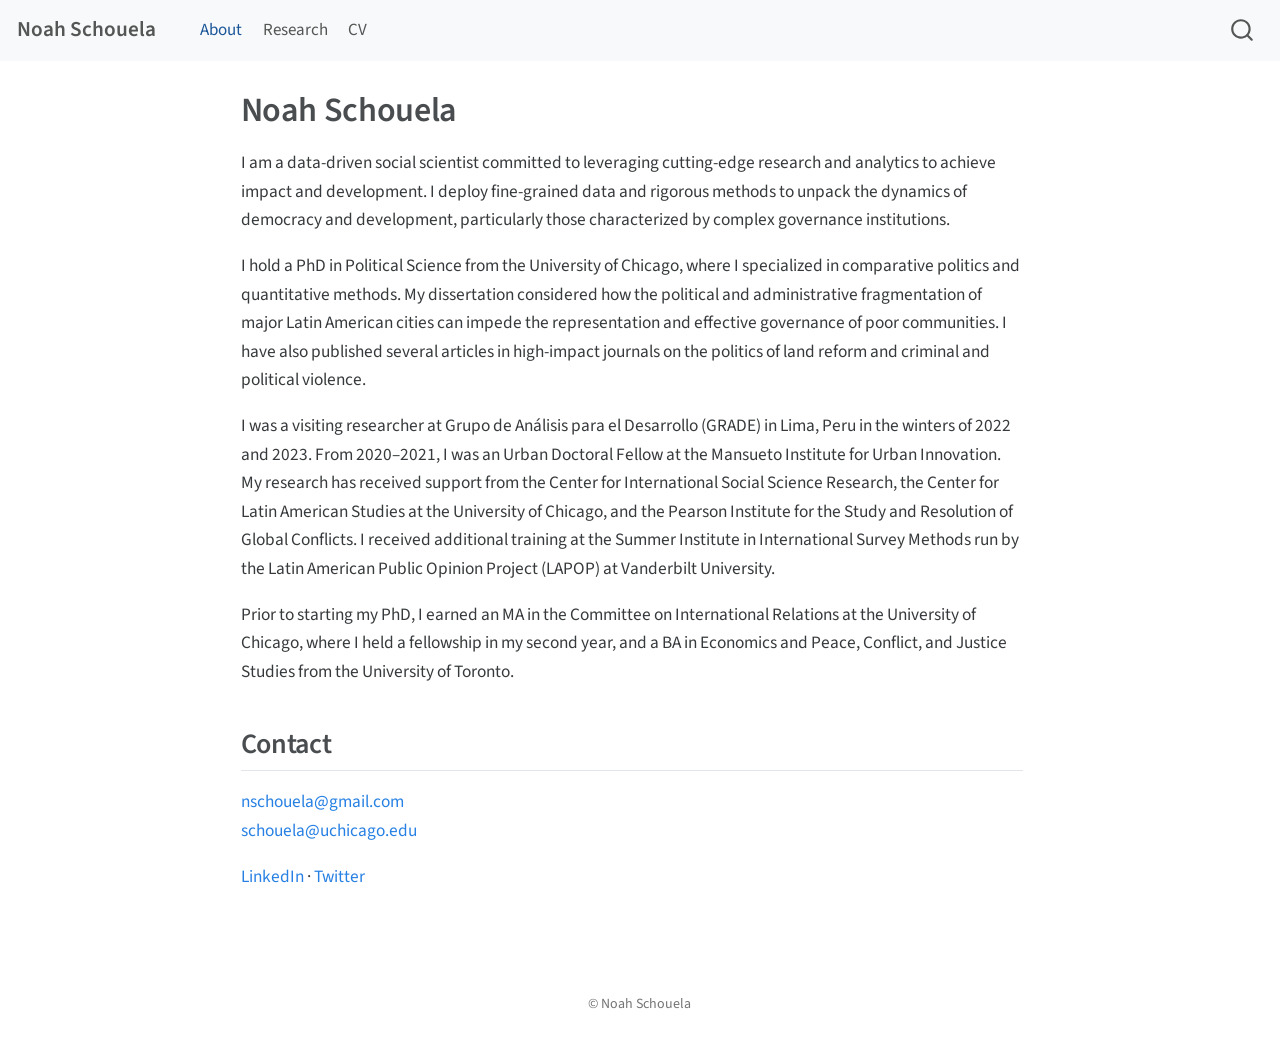
==== docs/index.html @ 6e1764bc "Quarto site migrated from WordPress.com Content captured verbatim from the live noahschouela.com on " ====
<!DOCTYPE html>
<html xmlns="http://www.w3.org/1999/xhtml" lang="en" xml:lang="en"><head>

<meta charset="utf-8">
<meta name="generator" content="quarto-1.3.353">

<meta name="viewport" content="width=device-width, initial-scale=1.0, user-scalable=yes">


<title>Noah Schouela</title>
<style>
code{white-space: pre-wrap;}
span.smallcaps{font-variant: small-caps;}
div.columns{display: flex; gap: min(4vw, 1.5em);}
div.column{flex: auto; overflow-x: auto;}
div.hanging-indent{margin-left: 1.5em; text-indent: -1.5em;}
ul.task-list{list-style: none;}
ul.task-list li input[type="checkbox"] {
  width: 0.8em;
  margin: 0 0.8em 0.2em -1em; /* quarto-specific, see https://github.com/quarto-dev/quarto-cli/issues/4556 */ 
  vertical-align: middle;
}
</style>


<script src="site_libs/quarto-nav/quarto-nav.js"></script>
<script src="site_libs/quarto-nav/headroom.min.js"></script>
<script src="site_libs/clipboard/clipboard.min.js"></script>
<script src="site_libs/quarto-search/autocomplete.umd.js"></script>
<script src="site_libs/quarto-search/fuse.min.js"></script>
<script src="site_libs/quarto-search/quarto-search.js"></script>
<meta name="quarto:offset" content="./">
<script src="site_libs/quarto-html/quarto.js"></script>
<script src="site_libs/quarto-html/popper.min.js"></script>
<script src="site_libs/quarto-html/tippy.umd.min.js"></script>
<script src="site_libs/quarto-html/anchor.min.js"></script>
<link href="site_libs/quarto-html/tippy.css" rel="stylesheet">
<link href="site_libs/quarto-html/quarto-syntax-highlighting.css" rel="stylesheet" id="quarto-text-highlighting-styles">
<script src="site_libs/bootstrap/bootstrap.min.js"></script>
<link href="site_libs/bootstrap/bootstrap-icons.css" rel="stylesheet">
<link href="site_libs/bootstrap/bootstrap.min.css" rel="stylesheet" id="quarto-bootstrap" data-mode="light">
<script id="quarto-search-options" type="application/json">{
  "location": "navbar",
  "copy-button": false,
  "collapse-after": 3,
  "panel-placement": "end",
  "type": "overlay",
  "limit": 20,
  "language": {
    "search-no-results-text": "No results",
    "search-matching-documents-text": "matching documents",
    "search-copy-link-title": "Copy link to search",
    "search-hide-matches-text": "Hide additional matches",
    "search-more-match-text": "more match in this document",
    "search-more-matches-text": "more matches in this document",
    "search-clear-button-title": "Clear",
    "search-detached-cancel-button-title": "Cancel",
    "search-submit-button-title": "Submit"
  }
}</script>


<link rel="stylesheet" href="styles.css">
<link rel="canonical" href="https://noahschouela.com/">
</head>

<body class="nav-fixed fullcontent">

<div id="quarto-search-results"></div>
  <header id="quarto-header" class="headroom fixed-top">
    <nav class="navbar navbar-expand-lg navbar-dark ">
      <div class="navbar-container container-fluid">
      <div class="navbar-brand-container">
    <a class="navbar-brand" href="./index.html">
    <span class="navbar-title">Noah Schouela</span>
    </a>
  </div>
            <div id="quarto-search" class="" title="Search"></div>
          <button class="navbar-toggler" type="button" data-bs-toggle="collapse" data-bs-target="#navbarCollapse" aria-controls="navbarCollapse" aria-expanded="false" aria-label="Toggle navigation" onclick="if (window.quartoToggleHeadroom) { window.quartoToggleHeadroom(); }">
  <span class="navbar-toggler-icon"></span>
</button>
          <div class="collapse navbar-collapse" id="navbarCollapse">
            <ul class="navbar-nav navbar-nav-scroll me-auto">
  <li class="nav-item">
    <a class="nav-link active" href="./index.html" rel="" target="" aria-current="page">
 <span class="menu-text">About</span></a>
  </li>  
  <li class="nav-item">
    <a class="nav-link" href="./research/index.html" rel="" target="">
 <span class="menu-text">Research</span></a>
  </li>  
  <li class="nav-item">
    <a class="nav-link" href="./cv/index.html" rel="" target="">
 <span class="menu-text">CV</span></a>
  </li>  
</ul>
            <div class="quarto-navbar-tools ms-auto">
</div>
          </div> <!-- /navcollapse -->
      </div> <!-- /container-fluid -->
    </nav>
</header>
<!-- content -->
<div id="quarto-content" class="quarto-container page-columns page-rows-contents page-layout-article page-navbar">
<!-- sidebar -->
<!-- margin-sidebar -->
    
<!-- main -->
<main class="content" id="quarto-document-content">

<header id="title-block-header" class="quarto-title-block default">
<div class="quarto-title">
<h1 class="title">Noah Schouela</h1>
</div>



<div class="quarto-title-meta">

    
  
    
  </div>
  

</header>

<p>I am a data-driven social scientist committed to leveraging cutting-edge research and analytics to achieve impact and development. I deploy fine-grained data and rigorous methods to unpack the dynamics of democracy and development, particularly those characterized by complex governance institutions.</p>
<p>I hold a PhD in Political Science from the University of Chicago, where I specialized in comparative politics and quantitative methods. My dissertation considered how the political and administrative fragmentation of major Latin American cities can impede the representation and effective governance of poor communities. I have also published several articles in high-impact journals on the politics of land reform and criminal and political violence.</p>
<p>I was a visiting researcher at Grupo de Análisis para el Desarrollo (GRADE) in Lima, Peru in the winters of 2022 and 2023. From 2020–2021, I was an Urban Doctoral Fellow at the Mansueto Institute for Urban Innovation. My research has received support from the Center for International Social Science Research, the Center for Latin American Studies at the University of Chicago, and the Pearson Institute for the Study and Resolution of Global Conflicts. I received additional training at the Summer Institute in International Survey Methods run by the Latin American Public Opinion Project (LAPOP) at Vanderbilt University.</p>
<p>Prior to starting my PhD, I earned an MA in the Committee on International Relations at the University of Chicago, where I held a fellowship in my second year, and a BA in Economics and Peace, Conflict, and Justice Studies from the University of Toronto.</p>
<section id="contact" class="level2 contact">
<h2 class="contact anchored" data-anchor-id="contact">Contact</h2>
<p><a href="mailto:nschouela@gmail.com">nschouela@gmail.com</a><br>
<a href="mailto:schouela@uchicago.edu">schouela@uchicago.edu</a></p>
<p><a href="https://www.linkedin.com/in/noahschouela">LinkedIn</a> · <a href="https://twitter.com/noahschouela">Twitter</a></p>


</section>

</main> <!-- /main -->
<script id="quarto-html-after-body" type="application/javascript">
window.document.addEventListener("DOMContentLoaded", function (event) {
  const toggleBodyColorMode = (bsSheetEl) => {
    const mode = bsSheetEl.getAttribute("data-mode");
    const bodyEl = window.document.querySelector("body");
    if (mode === "dark") {
      bodyEl.classList.add("quarto-dark");
      bodyEl.classList.remove("quarto-light");
    } else {
      bodyEl.classList.add("quarto-light");
      bodyEl.classList.remove("quarto-dark");
    }
  }
  const toggleBodyColorPrimary = () => {
    const bsSheetEl = window.document.querySelector("link#quarto-bootstrap");
    if (bsSheetEl) {
      toggleBodyColorMode(bsSheetEl);
    }
  }
  toggleBodyColorPrimary();  
  const icon = "";
  const anchorJS = new window.AnchorJS();
  anchorJS.options = {
    placement: 'right',
    icon: icon
  };
  anchorJS.add('.anchored');
  const isCodeAnnotation = (el) => {
    for (const clz of el.classList) {
      if (clz.startsWith('code-annotation-')) {                     
        return true;
      }
    }
    return false;
  }
  const clipboard = new window.ClipboardJS('.code-copy-button', {
    text: function(trigger) {
      const codeEl = trigger.previousElementSibling.cloneNode(true);
      for (const childEl of codeEl.children) {
        if (isCodeAnnotation(childEl)) {
          childEl.remove();
        }
      }
      return codeEl.innerText;
    }
  });
  clipboard.on('success', function(e) {
    // button target
    const button = e.trigger;
    // don't keep focus
    button.blur();
    // flash "checked"
    button.classList.add('code-copy-button-checked');
    var currentTitle = button.getAttribute("title");
    button.setAttribute("title", "Copied!");
    let tooltip;
    if (window.bootstrap) {
      button.setAttribute("data-bs-toggle", "tooltip");
      button.setAttribute("data-bs-placement", "left");
      button.setAttribute("data-bs-title", "Copied!");
      tooltip = new bootstrap.Tooltip(button, 
        { trigger: "manual", 
          customClass: "code-copy-button-tooltip",
          offset: [0, -8]});
      tooltip.show();    
    }
    setTimeout(function() {
      if (tooltip) {
        tooltip.hide();
        button.removeAttribute("data-bs-title");
        button.removeAttribute("data-bs-toggle");
        button.removeAttribute("data-bs-placement");
      }
      button.setAttribute("title", currentTitle);
      button.classList.remove('code-copy-button-checked');
    }, 1000);
    // clear code selection
    e.clearSelection();
  });
  function tippyHover(el, contentFn) {
    const config = {
      allowHTML: true,
      content: contentFn,
      maxWidth: 500,
      delay: 100,
      arrow: false,
      appendTo: function(el) {
          return el.parentElement;
      },
      interactive: true,
      interactiveBorder: 10,
      theme: 'quarto',
      placement: 'bottom-start'
    };
    window.tippy(el, config); 
  }
  const noterefs = window.document.querySelectorAll('a[role="doc-noteref"]');
  for (var i=0; i<noterefs.length; i++) {
    const ref = noterefs[i];
    tippyHover(ref, function() {
      // use id or data attribute instead here
      let href = ref.getAttribute('data-footnote-href') || ref.getAttribute('href');
      try { href = new URL(href).hash; } catch {}
      const id = href.replace(/^#\/?/, "");
      const note = window.document.getElementById(id);
      return note.innerHTML;
    });
  }
      let selectedAnnoteEl;
      const selectorForAnnotation = ( cell, annotation) => {
        let cellAttr = 'data-code-cell="' + cell + '"';
        let lineAttr = 'data-code-annotation="' +  annotation + '"';
        const selector = 'span[' + cellAttr + '][' + lineAttr + ']';
        return selector;
      }
      const selectCodeLines = (annoteEl) => {
        const doc = window.document;
        const targetCell = annoteEl.getAttribute("data-target-cell");
        const targetAnnotation = annoteEl.getAttribute("data-target-annotation");
        const annoteSpan = window.document.querySelector(selectorForAnnotation(targetCell, targetAnnotation));
        const lines = annoteSpan.getAttribute("data-code-lines").split(",");
        const lineIds = lines.map((line) => {
          return targetCell + "-" + line;
        })
        let top = null;
        let height = null;
        let parent = null;
        if (lineIds.length > 0) {
            //compute the position of the single el (top and bottom and make a div)
            const el = window.document.getElementById(lineIds[0]);
            top = el.offsetTop;
            height = el.offsetHeight;
            parent = el.parentElement.parentElement;
          if (lineIds.length > 1) {
            const lastEl = window.document.getElementById(lineIds[lineIds.length - 1]);
            const bottom = lastEl.offsetTop + lastEl.offsetHeight;
            height = bottom - top;
          }
          if (top !== null && height !== null && parent !== null) {
            // cook up a div (if necessary) and position it 
            let div = window.document.getElementById("code-annotation-line-highlight");
            if (div === null) {
              div = window.document.createElement("div");
              div.setAttribute("id", "code-annotation-line-highlight");
              div.style.position = 'absolute';
              parent.appendChild(div);
            }
            div.style.top = top - 2 + "px";
            div.style.height = height + 4 + "px";
            let gutterDiv = window.document.getElementById("code-annotation-line-highlight-gutter");
            if (gutterDiv === null) {
              gutterDiv = window.document.createElement("div");
              gutterDiv.setAttribute("id", "code-annotation-line-highlight-gutter");
              gutterDiv.style.position = 'absolute';
              const codeCell = window.document.getElementById(targetCell);
              const gutter = codeCell.querySelector('.code-annotation-gutter');
              gutter.appendChild(gutterDiv);
            }
            gutterDiv.style.top = top - 2 + "px";
            gutterDiv.style.height = height + 4 + "px";
          }
          selectedAnnoteEl = annoteEl;
        }
      };
      const unselectCodeLines = () => {
        const elementsIds = ["code-annotation-line-highlight", "code-annotation-line-highlight-gutter"];
        elementsIds.forEach((elId) => {
          const div = window.document.getElementById(elId);
          if (div) {
            div.remove();
          }
        });
        selectedAnnoteEl = undefined;
      };
      // Attach click handler to the DT
      const annoteDls = window.document.querySelectorAll('dt[data-target-cell]');
      for (const annoteDlNode of annoteDls) {
        annoteDlNode.addEventListener('click', (event) => {
          const clickedEl = event.target;
          if (clickedEl !== selectedAnnoteEl) {
            unselectCodeLines();
            const activeEl = window.document.querySelector('dt[data-target-cell].code-annotation-active');
            if (activeEl) {
              activeEl.classList.remove('code-annotation-active');
            }
            selectCodeLines(clickedEl);
            clickedEl.classList.add('code-annotation-active');
          } else {
            // Unselect the line
            unselectCodeLines();
            clickedEl.classList.remove('code-annotation-active');
          }
        });
      }
  const findCites = (el) => {
    const parentEl = el.parentElement;
    if (parentEl) {
      const cites = parentEl.dataset.cites;
      if (cites) {
        return {
          el,
          cites: cites.split(' ')
        };
      } else {
        return findCites(el.parentElement)
      }
    } else {
      return undefined;
    }
  };
  var bibliorefs = window.document.querySelectorAll('a[role="doc-biblioref"]');
  for (var i=0; i<bibliorefs.length; i++) {
    const ref = bibliorefs[i];
    const citeInfo = findCites(ref);
    if (citeInfo) {
      tippyHover(citeInfo.el, function() {
        var popup = window.document.createElement('div');
        citeInfo.cites.forEach(function(cite) {
          var citeDiv = window.document.createElement('div');
          citeDiv.classList.add('hanging-indent');
          citeDiv.classList.add('csl-entry');
          var biblioDiv = window.document.getElementById('ref-' + cite);
          if (biblioDiv) {
            citeDiv.innerHTML = biblioDiv.innerHTML;
          }
          popup.appendChild(citeDiv);
        });
        return popup.innerHTML;
      });
    }
  }
});
</script>
</div> <!-- /content -->
<footer class="footer">
  <div class="nav-footer">
    <div class="nav-footer-left">
      &nbsp;
    </div>   
    <div class="nav-footer-center">© Noah Schouela</div>
    <div class="nav-footer-right">
      &nbsp;
    </div>
  </div>
</footer>



</body></html>
---- docs/site_libs/quarto-html/tippy.css ----
.tippy-box[data-animation=fade][data-state=hidden]{opacity:0}[data-tippy-root]{max-width:calc(100vw - 10px)}.tippy-box{position:relative;background-color:#333;color:#fff;border-radius:4px;font-size:14px;line-height:1.4;white-space:normal;outline:0;transition-property:transform,visibility,opacity}.tippy-box[data-placement^=top]>.tippy-arrow{bottom:0}.tippy-box[data-placement^=top]>.tippy-arrow:before{bottom:-7px;left:0;border-width:8px 8px 0;border-top-color:initial;transform-origin:center top}.tippy-box[data-placement^=bottom]>.tippy-arrow{top:0}.tippy-box[data-placement^=bottom]>.tippy-arrow:before{top:-7px;left:0;border-width:0 8px 8px;border-bottom-color:initial;transform-origin:center bottom}.tippy-box[data-placement^=left]>.tippy-arrow{right:0}.tippy-box[data-placement^=left]>.tippy-arrow:before{border-width:8px 0 8px 8px;border-left-color:initial;right:-7px;transform-origin:center left}.tippy-box[data-placement^=right]>.tippy-arrow{left:0}.tippy-box[data-placement^=right]>.tippy-arrow:before{left:-7px;border-width:8px 8px 8px 0;border-right-color:initial;transform-origin:center right}.tippy-box[data-inertia][data-state=visible]{transition-timing-function:cubic-bezier(.54,1.5,.38,1.11)}.tippy-arrow{width:16px;height:16px;color:#333}.tippy-arrow:before{content:"";position:absolute;border-color:transparent;border-style:solid}.tippy-content{position:relative;padding:5px 9px;z-index:1}
---- docs/site_libs/quarto-html/quarto-syntax-highlighting.css ----
/* quarto syntax highlight colors */
:root {
  --quarto-hl-ot-color: #003B4F;
  --quarto-hl-at-color: #657422;
  --quarto-hl-ss-color: #20794D;
  --quarto-hl-an-color: #5E5E5E;
  --quarto-hl-fu-color: #4758AB;
  --quarto-hl-st-color: #20794D;
  --quarto-hl-cf-color: #003B4F;
  --quarto-hl-op-color: #5E5E5E;
  --quarto-hl-er-color: #AD0000;
  --quarto-hl-bn-color: #AD0000;
  --quarto-hl-al-color: #AD0000;
  --quarto-hl-va-color: #111111;
  --quarto-hl-bu-color: inherit;
  --quarto-hl-ex-color: inherit;
  --quarto-hl-pp-color: #AD0000;
  --quarto-hl-in-color: #5E5E5E;
  --quarto-hl-vs-color: #20794D;
  --quarto-hl-wa-color: #5E5E5E;
  --quarto-hl-do-color: #5E5E5E;
  --quarto-hl-im-color: #00769E;
  --quarto-hl-ch-color: #20794D;
  --quarto-hl-dt-color: #AD0000;
  --quarto-hl-fl-color: #AD0000;
  --quarto-hl-co-color: #5E5E5E;
  --quarto-hl-cv-color: #5E5E5E;
  --quarto-hl-cn-color: #8f5902;
  --quarto-hl-sc-color: #5E5E5E;
  --quarto-hl-dv-color: #AD0000;
  --quarto-hl-kw-color: #003B4F;
}

/* other quarto variables */
:root {
  --quarto-font-monospace: SFMono-Regular, Menlo, Monaco, Consolas, "Liberation Mono", "Courier New", monospace;
}

pre > code.sourceCode > span {
  color: #003B4F;
}

code span {
  color: #003B4F;
}

code.sourceCode > span {
  color: #003B4F;
}

div.sourceCode,
div.sourceCode pre.sourceCode {
  color: #003B4F;
}

code span.ot {
  color: #003B4F;
  font-style: inherit;
}

code span.at {
  color: #657422;
  font-style: inherit;
}

code span.ss {
  color: #20794D;
  font-style: inherit;
}

code span.an {
  color: #5E5E5E;
  font-style: inherit;
}

code span.fu {
  color: #4758AB;
  font-style: inherit;
}

code span.st {
  color: #20794D;
  font-style: inherit;
}

code span.cf {
  color: #003B4F;
  font-style: inherit;
}

code span.op {
  color: #5E5E5E;
  font-style: inherit;
}

code span.er {
  color: #AD0000;
  font-style: inherit;
}

code span.bn {
  color: #AD0000;
  font-style: inherit;
}

code span.al {
  color: #AD0000;
  font-style: inherit;
}

code span.va {
  color: #111111;
  font-style: inherit;
}

code span.bu {
  font-style: inherit;
}

code span.ex {
  font-style: inherit;
}

code span.pp {
  color: #AD0000;
  font-style: inherit;
}

code span.in {
  color: #5E5E5E;
  font-style: inherit;
}

code span.vs {
  color: #20794D;
  font-style: inherit;
}

code span.wa {
  color: #5E5E5E;
  font-style: italic;
}

code span.do {
  color: #5E5E5E;
  font-style: italic;
}

code span.im {
  color: #00769E;
  font-style: inherit;
}

code span.ch {
  color: #20794D;
  font-style: inherit;
}

code span.dt {
  color: #AD0000;
  font-style: inherit;
}

code span.fl {
  color: #AD0000;
  font-style: inherit;
}

code span.co {
  color: #5E5E5E;
  font-style: inherit;
}

code span.cv {
  color: #5E5E5E;
  font-style: italic;
}

code span.cn {
  color: #8f5902;
  font-style: inherit;
}

code span.sc {
  color: #5E5E5E;
  font-style: inherit;
}

code span.dv {
  color: #AD0000;
  font-style: inherit;
}

code span.kw {
  color: #003B4F;
  font-style: inherit;
}

.prevent-inlining {
  content: "</";
}

/*# sourceMappingURL=debc5d5d77c3f9108843748ff7464032.css.map */
---- docs/styles.css ----
:root { --content-width: 46rem; }

.navbar-brand { font-weight: 600; }

main.content {
  max-width: var(--content-width);
  font-size: 1.02rem;
  line-height: 1.65;
}

h1, h2, h3 { font-weight: 600; letter-spacing: -0.01em; }
h2 { margin-top: 2.4rem; }
h3 { margin-top: 1.9rem; font-size: 1.12rem; }

/* Paper entries */
.paper { margin-bottom: 2rem; }
.paper .venue { color: #555; font-size: 0.94rem; margin: 0.15rem 0 0.5rem; }
.paper .abstract { font-size: 0.95rem; color: #333; }
.paper .abstract summary {
  cursor: pointer; color: #2a6496; font-weight: 500; list-style: none;
}
.paper .abstract summary::before { content: "▸ "; }
.paper .abstract[open] summary::before { content: "▾ "; }
.paper .abstract p { margin-top: 0.6rem; }

.contact a { text-decoration: none; }
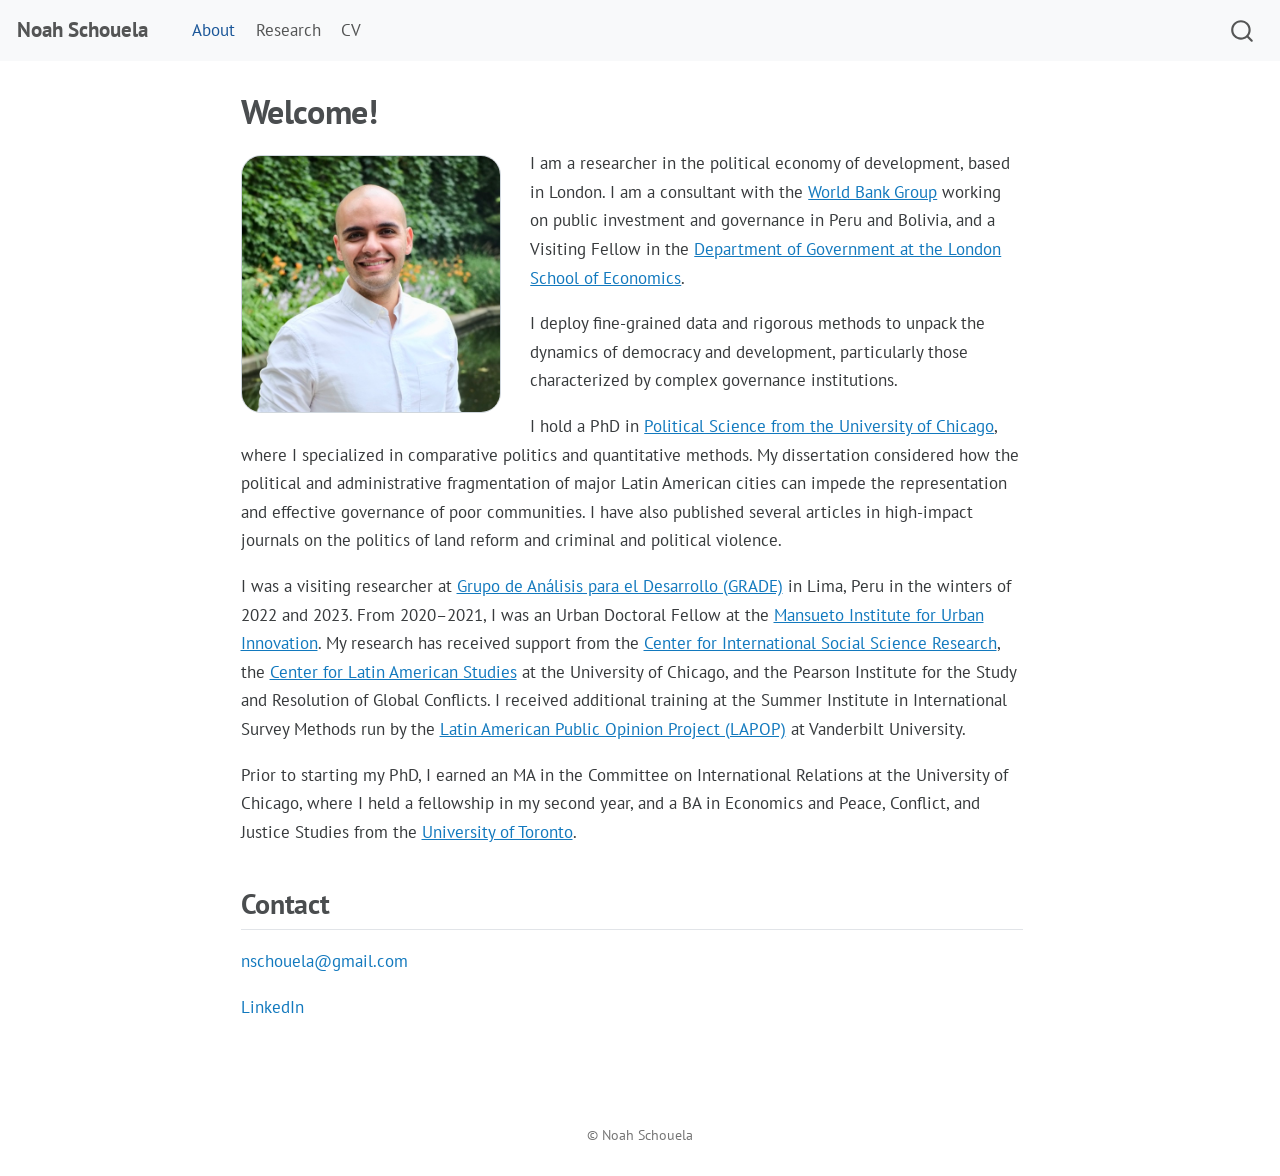
==== commit fd46a8d6: "Restyle site to match the previous WordPress design Carries the visual identity of the old site (Hev" ====
--- a/docs/index.html
+++ b/docs/index.html
@@ -58,6 +58,9 @@
     "search-submit-button-title": "Submit"
   }
 }</script>
+<link rel="preconnect" href="https://fonts.googleapis.com">
+<link rel="preconnect" href="https://fonts.gstatic.com" crossorigin="">
+<link href="https://fonts.googleapis.com/css2?family=PT+Sans:ital,wght@0,400;0,700;1,400;1,700&amp;display=swap" rel="stylesheet">
 
 
 <link rel="stylesheet" href="styles.css">
@@ -110,7 +113,7 @@
 
 <header id="title-block-header" class="quarto-title-block default">
 <div class="quarto-title">
-<h1 class="title">Noah Schouela</h1>
+<h1 class="title">Welcome!</h1>
 </div>
 
 
@@ -125,15 +128,16 @@
 
 </header>
 
-<p>I am a data-driven social scientist committed to leveraging cutting-edge research and analytics to achieve impact and development. I deploy fine-grained data and rigorous methods to unpack the dynamics of democracy and development, particularly those characterized by complex governance institutions.</p>
-<p>I hold a PhD in Political Science from the University of Chicago, where I specialized in comparative politics and quantitative methods. My dissertation considered how the political and administrative fragmentation of major Latin American cities can impede the representation and effective governance of poor communities. I have also published several articles in high-impact journals on the politics of land reform and criminal and political violence.</p>
-<p>I was a visiting researcher at Grupo de Análisis para el Desarrollo (GRADE) in Lima, Peru in the winters of 2022 and 2023. From 2020–2021, I was an Urban Doctoral Fellow at the Mansueto Institute for Urban Innovation. My research has received support from the Center for International Social Science Research, the Center for Latin American Studies at the University of Chicago, and the Pearson Institute for the Study and Resolution of Global Conflicts. I received additional training at the Summer Institute in International Survey Methods run by the Latin American Public Opinion Project (LAPOP) at Vanderbilt University.</p>
-<p>Prior to starting my PhD, I earned an MA in the Committee on International Relations at the University of Chicago, where I held a fellowship in my second year, and a BA in Economics and Peace, Conflict, and Justice Studies from the University of Toronto.</p>
+<p><img src="assets/headshot.jpg" class="headshot img-fluid" alt="Noah Schouela"></p>
+<p>I am a researcher in the political economy of development, based in London. I am a consultant with the <a href="https://www.worldbank.org">World Bank Group</a> working on public investment and governance in Peru and Bolivia, and a Visiting Fellow in the <a href="https://www.lse.ac.uk/government">Department of Government at the London School of Economics</a>.</p>
+<p>I deploy fine-grained data and rigorous methods to unpack the dynamics of democracy and development, particularly those characterized by complex governance institutions.</p>
+<p>I hold a PhD in <a href="https://political-science.uchicago.edu">Political Science from the University of Chicago</a>, where I specialized in comparative politics and quantitative methods. My dissertation considered how the political and administrative fragmentation of major Latin American cities can impede the representation and effective governance of poor communities. I have also published several articles in high-impact journals on the politics of land reform and criminal and political violence.</p>
+<p>I was a visiting researcher at <a href="https://grade.org.pe">Grupo de Análisis para el Desarrollo (GRADE)</a> in Lima, Peru in the winters of 2022 and 2023. From 2020–2021, I was an Urban Doctoral Fellow at the <a href="https://miurban.uchicago.edu">Mansueto Institute for Urban Innovation</a>. My research has received support from the <a href="https://cissr.uchicago.edu">Center for International Social Science Research</a>, the <a href="https://clacs.uchicago.edu">Center for Latin American Studies</a> at the University of Chicago, and the Pearson Institute for the Study and Resolution of Global Conflicts. I received additional training at the Summer Institute in International Survey Methods run by the <a href="https://www.vanderbilt.edu/lapop">Latin American Public Opinion Project (LAPOP)</a> at Vanderbilt University.</p>
+<p>Prior to starting my PhD, I earned an MA in the Committee on International Relations at the University of Chicago, where I held a fellowship in my second year, and a BA in Economics and Peace, Conflict, and Justice Studies from the <a href="https://www.utoronto.ca">University of Toronto</a>.</p>
 <section id="contact" class="level2 contact">
 <h2 class="contact anchored" data-anchor-id="contact">Contact</h2>
-<p><a href="mailto:nschouela@gmail.com">nschouela@gmail.com</a><br>
-<a href="mailto:schouela@uchicago.edu">schouela@uchicago.edu</a></p>
-<p><a href="https://www.linkedin.com/in/noahschouela">LinkedIn</a> · <a href="https://twitter.com/noahschouela">Twitter</a></p>
+<p><a href="mailto:nschouela@gmail.com">nschouela@gmail.com</a></p>
+<p><a href="https://www.linkedin.com/in/noahschouela">LinkedIn</a></p>
 
 
 </section>
--- a/docs/styles.css
+++ b/docs/styles.css
@@ -1,4 +1,18 @@
-:root { --content-width: 46rem; }
+:root {
+  --content-width: 46rem;
+  /* Carried over from the previous WordPress site (Hever theme) so the
+     migrated site reads as the same site: PT Sans throughout, #1279BE links. */
+  --font-base: "PT Sans", -apple-system, BlinkMacSystemFont, "Segoe UI", Roboto,
+               Oxygen, Ubuntu, Cantarell, "Fira Sans", "Droid Sans",
+               "Helvetica Neue", sans-serif;
+  --link: #1279BE;
+}
+
+body, .navbar, main.content { font-family: var(--font-base); }
+h1, h2, h3, h4, h5, h6, .navbar-brand { font-family: var(--font-base); }
+
+a { color: var(--link); }
+a:hover, a:focus { color: #0e5f96; }
 
 .navbar-brand { font-weight: 600; }
 
@@ -17,10 +31,58 @@
 .paper .venue { color: #555; font-size: 0.94rem; margin: 0.15rem 0 0.5rem; }
 .paper .abstract { font-size: 0.95rem; color: #333; }
 .paper .abstract summary {
-  cursor: pointer; color: #2a6496; font-weight: 500; list-style: none;
+  cursor: pointer; color: var(--link); font-weight: 500; list-style: none;
 }
 .paper .abstract summary::before { content: "▸ "; }
 .paper .abstract[open] summary::before { content: "▾ "; }
 .paper .abstract p { margin-top: 0.6rem; }
 
 .contact a { text-decoration: none; }
+
+/* Portrait on the About page */
+.headshot {
+  float: left;
+  width: 260px;
+  border-radius: 20px;
+  border: 1px solid #d0d7de;
+  margin: 0.35rem 1.75rem 1.25rem 0;
+}
+@media (max-width: 640px) {
+  .headshot { float: none; display: block; width: 68%; margin: 0 auto 1.5rem; }
+}
+
+/* Inline CV viewer */
+.cv-embed {
+  margin: 1.25rem 0 1.5rem;
+  border: 1px solid #ddd;
+  border-radius: 6px;
+  overflow: hidden;
+}
+.cv-embed object { display: block; width: 100%; height: 88vh; min-height: 620px; border: 0; }
+@media (max-width: 640px) { .cv-embed object { height: 70vh; min-height: 0; } }
+
+/* On page-layout: full, Quarto puts page-full on <main> (and switches it to
+   grid mode when a column-* child is present). Our 46rem cap would otherwise
+   constrain the grid itself, so full-bleed children would only be full-bleed
+   within 46rem. Both class names covered because which one Quarto emits
+   depends on whether the page has a column-* child. */
+/* On page-layout: full, <main> gets .column-body, which pins it to the outer
+   grid's body-content track: minmax(500px, calc(850px - 3em)) ~= 802px. That
+   TRACK is the cap, so max-width alone does nothing - main has to be moved to
+   the screen track. main is itself a page-columns grid, so its ordinary
+   children stay at readable width and only .column-screen-inset goes wide. */
+main.content.page-full {
+  grid-column: screen-start / screen-end;
+  max-width: none;
+}
+
+/* First heading sits right below the page title */
+main.content > h2:first-of-type { margin-top: 0.6rem; }
+
+/* On the full-width CV page, main's ordinary children still sit in the narrow
+   body-content track, so the title floated ~250px right of the PDF's edge.
+   Put them on the same inset column as the viewer. */
+main.content.page-full > header,
+main.content.page-full > p {
+  grid-column: screen-start-inset / screen-end-inset;
+}
